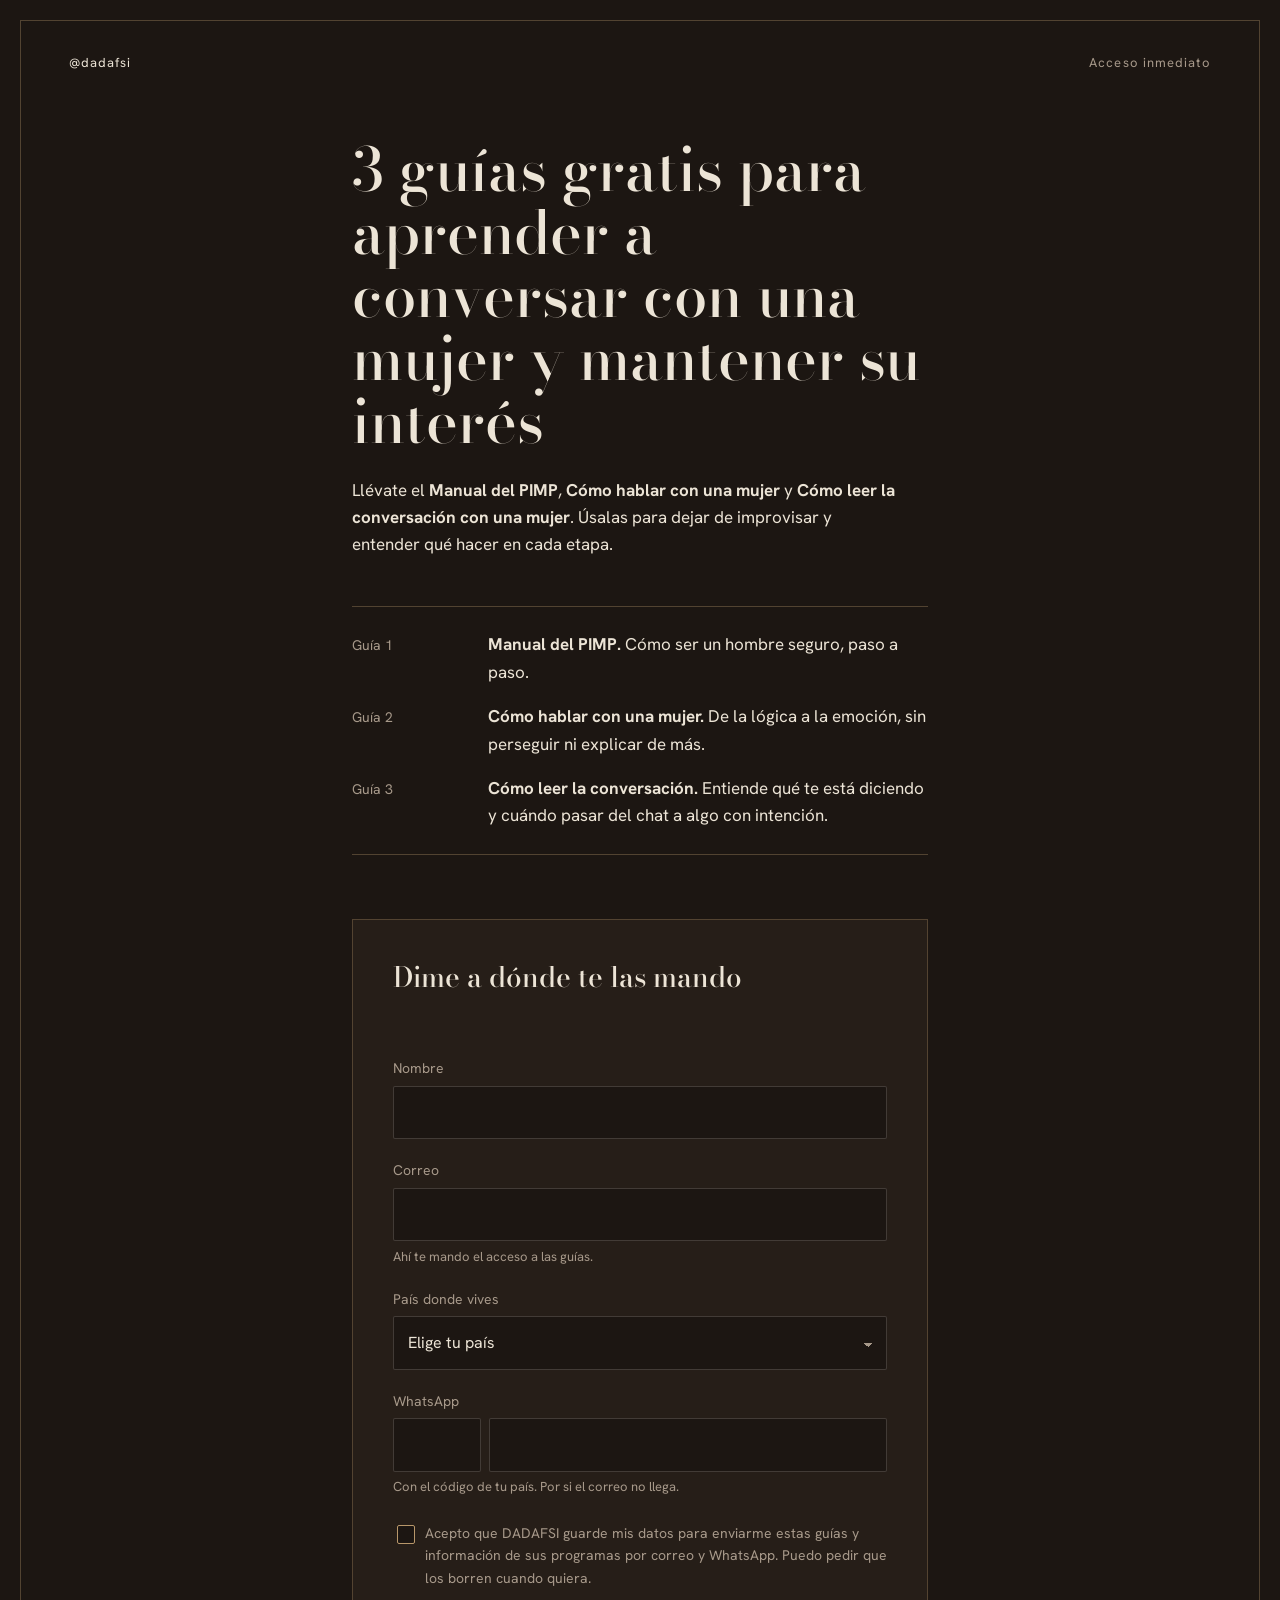
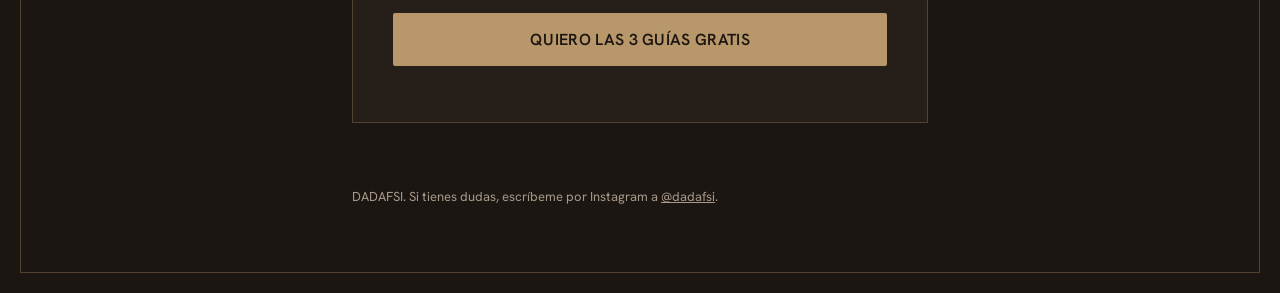
==== index.html @ 37ca2a43 "Agrega las 3 guías en PDF y las cablea en el embudo - guias/: manual-del-pimp, como-hablar-con-una-m" ====
<!doctype html>
<html lang="es">
<head>

<meta charset="utf-8">
<meta name="viewport" content="width=device-width, initial-scale=1, viewport-fit=cover">
<title>3 guías gratis para conversar con una mujer | DADAFSI</title>
<meta name="description" content="Descarga gratis el Manual del PIMP, Cómo hablar con una mujer y Cómo leer la conversación con una mujer. Acceso inmediato.">
<meta property="og:title" content="3 guías gratis para conversar con una mujer">
<meta property="og:description" content="Manual del PIMP, Cómo hablar con una mujer y Cómo leer la conversación con una mujer. Acceso inmediato.">
<meta property="og:type" content="website">
<meta name="theme-color" content="#1C1612">
<link rel="preconnect" href="https://fonts.googleapis.com">
<link rel="preconnect" href="https://fonts.gstatic.com" crossorigin>
<link href="https://fonts.googleapis.com/css2?family=Bodoni+Moda:ital,opsz,wght@0,6..96,400..600;1,6..96,400..500&family=Hanken+Grotesk:wght@400;500;600&display=swap" rel="stylesheet">
<link rel="stylesheet" href="/assets/styles.css">
<script src="/assets/config.js"></script>
</head>
<body>
<div class="marco">
  <header class="barra">
    <a href="https://instagram.com/dadafsi" rel="noopener">@dadafsi</a>
    <span>Acceso inmediato</span>
  </header>

  <main>
    <h1 class="titular">3 guías gratis para aprender a conversar con una mujer y mantener su interés</h1>
    <p class="intro">Llévate el <strong>Manual del PIMP</strong>, <strong>Cómo hablar con una mujer</strong> y <strong>Cómo leer la conversación con una mujer</strong>. Úsalas para dejar de improvisar y entender qué hacer en cada etapa.</p>

    <dl class="ficha">
      <div class="ficha__fila">
        <dt>Guía 1</dt>
        <dd><strong>Manual del PIMP.</strong> Cómo ser un hombre seguro, paso a paso.</dd>
      </div>
      <div class="ficha__fila">
        <dt>Guía 2</dt>
        <dd><strong>Cómo hablar con una mujer.</strong> De la lógica a la emoción, sin perseguir ni explicar de más.</dd>
      </div>
      <div class="ficha__fila">
        <dt>Guía 3</dt>
        <dd><strong>Cómo leer la conversación.</strong> Entiende qué te está diciendo y cuándo pasar del chat a algo con intención.</dd>
      </div>
    </dl>

    <section class="reserva" id="reserva" aria-labelledby="titulo-reserva">
      <h2 id="titulo-reserva">Dime a dónde te las mando</h2>
      <p class="cupos" id="cupos" aria-live="polite"></p>

      <form id="form" novalidate>
        <div class="campo">
          <label for="nombre">Nombre</label>
          <input id="nombre" name="nombre" type="text" autocomplete="given-name" required maxlength="80">
        </div>
        <div class="campo">
          <label for="correo">Correo</label>
          <input id="correo" name="correo" type="email" autocomplete="email" inputmode="email" required maxlength="120">
          <div class="ayuda">Ahí te mando el acceso a las guías.</div>
        </div>
        <div class="campo">
          <label for="pais">País donde vives</label>
          <select id="pais" name="pais" required></select>
        </div>
        <div class="campo">
          <label for="whatsapp">WhatsApp</label>
          <div class="tel">
            <input id="codigo" name="codigo" type="text" inputmode="tel" aria-label="Código de país" class="tel__codigo" maxlength="5">
            <input id="whatsapp" name="whatsapp" type="tel" autocomplete="tel-national" inputmode="tel" required maxlength="20">
          </div>
          <div class="ayuda">Con el código de tu país. Por si el correo no llega.</div>
        </div>

        <div class="trampa" aria-hidden="true">
          <label for="empresa">Empresa</label>
          <input id="empresa" name="empresa" type="text" tabindex="-1" autocomplete="off">
        </div>

        <label class="acepto">
          <input id="acepto" type="checkbox" required>
          <span>Acepto que DADAFSI guarde mis datos para enviarme estas guías y información de sus programas por correo y WhatsApp. Puedo pedir que los borren cuando quiera.</span>
        </label>

        <button class="boton" id="enviar" type="submit">QUIERO LAS 3 GUÍAS GRATIS</button>
        <p class="aviso" id="aviso" role="status" aria-live="polite"></p>
      </form>
    </section>
  </main>

  <footer>
    DADAFSI. Si tienes dudas, escríbeme por Instagram a <a href="https://instagram.com/dadafsi" rel="noopener">@dadafsi</a>.
  </footer>
</div>

<script>
(function () {
  var C = window.CLASE;

  var f = { tz: (Intl.DateTimeFormat().resolvedOptions().timeZone || '') };

  /* Países (ISO, nombre, indicativo) */
  var PAISES = [
    ['CO','Colombia','57'],['MX','México','52'],['US','Estados Unidos','1'],
    ['AR','Argentina','54'],['CL','Chile','56'],['PE','Perú','51'],
    ['EC','Ecuador','593'],['VE','Venezuela','58'],['ES','España','34'],
    ['GT','Guatemala','502'],['HN','Honduras','504'],['SV','El Salvador','503'],
    ['NI','Nicaragua','505'],['CR','Costa Rica','506'],['PA','Panamá','507'],
    ['DO','República Dominicana','1'],['PR','Puerto Rico','1'],['CU','Cuba','53'],
    ['BO','Bolivia','591'],['PY','Paraguay','595'],['UY','Uruguay','598'],
    ['CA','Canadá','1'],['OT','Otro país','']
  ];
  var TZ_PAIS = {
    'America/Bogota':'CO','America/Mexico_City':'MX','America/Monterrey':'MX','America/Tijuana':'MX',
    'America/Cancun':'MX','America/Merida':'MX','America/Chihuahua':'MX','America/Hermosillo':'MX',
    'America/New_York':'US','America/Chicago':'US','America/Denver':'US','America/Los_Angeles':'US',
    'America/Phoenix':'US','America/Detroit':'US','America/Anchorage':'US','Pacific/Honolulu':'US',
    'America/Argentina/Buenos_Aires':'AR','America/Buenos_Aires':'AR','America/Santiago':'CL',
    'America/Lima':'PE','America/Guayaquil':'EC','America/Caracas':'VE','Europe/Madrid':'ES',
    'America/Guatemala':'GT','America/Tegucigalpa':'HN','America/El_Salvador':'SV','America/Managua':'NI',
    'America/Costa_Rica':'CR','America/Panama':'PA','America/Santo_Domingo':'DO','America/Puerto_Rico':'PR',
    'America/Havana':'CU','America/La_Paz':'BO','America/Asuncion':'PY','America/Montevideo':'UY',
    'America/Toronto':'CA','America/Vancouver':'CA'
  };
  var sel = document.getElementById('pais');
  var cod = document.getElementById('codigo');
  var opt0 = document.createElement('option');
  opt0.value = ''; opt0.textContent = 'Elige tu país'; sel.appendChild(opt0);
  PAISES.forEach(function (p) {
    var o = document.createElement('option');
    o.value = p[0]; o.textContent = p[1]; o.dataset.cod = p[2];
    sel.appendChild(o);
  });
  function ponerCodigo() {
    var o = sel.options[sel.selectedIndex];
    cod.value = o && o.dataset.cod ? '+' + o.dataset.cod : (sel.value === 'OT' ? '+' : '');
  }
  var adivinado = TZ_PAIS[f.tz];
  if (adivinado) { sel.value = adivinado; }
  ponerCodigo();
  sel.addEventListener('change', ponerCodigo);

  /* Origen del tráfico (?src=instagram, ?src=tiktok, etc.) */
  function origen() {
    var q = new URLSearchParams(location.search);
    var src = q.get('src') || q.get('utm_source');
    if (src) return src.toLowerCase();
    var ua = navigator.userAgent || '';
    if (/Instagram/i.test(ua)) return 'instagram';
    if (/FBAN|FBAV/i.test(ua)) return 'facebook';
    if (/musical_ly|TikTok|BytedanceWebview/i.test(ua)) return 'tiktok';
    if (document.referrer) {
      try { return new URL(document.referrer).hostname.replace('www.', ''); } catch (e) {}
    }
    return 'directo';
  }

  var form = document.getElementById('form');

  /* Validación y envío */
  var aviso = document.getElementById('aviso');
  var boton = document.getElementById('enviar');

  function marcarError(input, texto) {
    var campo = input.closest('.campo') || input.closest('.acepto');
    var previo = campo.querySelector('.error');
    if (previo) previo.remove();
    if (!texto) { input.removeAttribute('aria-invalid'); return false; }
    input.setAttribute('aria-invalid', 'true');
    var e = document.createElement('div');
    e.className = 'error'; e.textContent = texto;
    campo.appendChild(e);
    return true;
  }

  function telefonoE164(codigo, numero, iso) {
    var c = String(codigo).replace(/\D/g, '');
    var n = String(numero).replace(/\D/g, '');
    if (c && n.indexOf(c) === 0 && n.length > 10) n = n.slice(c.length);
    n = n.replace(/^0+/, '');
    if (iso === 'AR' && n.length === 10) n = '9' + n;
    return c && n ? '+' + c + n : '';
  }

  form.addEventListener('submit', function (ev) {
    ev.preventDefault();
    aviso.textContent = ''; aviso.className = 'aviso';

    var nombre = document.getElementById('nombre');
    var correo = document.getElementById('correo');
    var wa = document.getElementById('whatsapp');
    var acepto = document.getElementById('acepto');

    var errores = [
      marcarError(nombre, nombre.value.trim().length < 2 ? 'Escribe tu nombre.' : ''),
      marcarError(correo, /^[^\s@]+@[^\s@]+\.[^\s@]{2,}$/.test(correo.value.trim()) ? '' : 'Revisa el correo: parece incompleto.'),
      marcarError(sel, sel.value ? '' : 'Elige el país donde vives.'),
      marcarError(wa, wa.value.replace(/\D/g, '').length >= 7 && cod.value.replace(/\D/g, '') ? '' : 'Escribe tu número de WhatsApp con el código de país.'),
      marcarError(acepto, acepto.checked ? '' : 'Marca la casilla para poder reservar.')
    ];
    if (errores.some(Boolean)) {
      var primero = form.querySelector('[aria-invalid="true"]');
      if (primero) primero.focus();
      return;
    }
    if (document.getElementById('empresa').value) return; // bot

    if (!C.SCRIPT_URL) {
      aviso.className = 'aviso aviso--error';
      aviso.textContent = 'La entrega todavía no está activa. Intenta de nuevo en unos minutos.';
      return;
    }

    var paisTxt = sel.options[sel.selectedIndex].textContent;
    var datos = {
      nombre: nombre.value.trim(),
      correo: correo.value.trim().toLowerCase(),
      pais: sel.value === 'OT' ? 'Otro' : paisTxt,
      paisCodigo: sel.value === 'OT' ? '' : sel.value,
      whatsapp: telefonoE164(cod.value, wa.value, sel.value),
      origen: origen(),
      imanplomo: C.TITULO,
      campana: window.origenLead(),
      zonaHoraria: f.tz,
      acepto: true
    };

    boton.disabled = true;
    boton.textContent = 'Enviando…';

    fetch(C.SCRIPT_URL, {
      method: 'POST',
      headers: { 'Content-Type': 'text/plain;charset=utf-8' },
      body: JSON.stringify(datos)
    })
      .then(function (r) { return r.json(); })
      .then(function (d) {
        if (!d || !d.ok) throw new Error('respuesta');
        window.recordarNombre(datos.nombre);
        // Meta: dejo datos validos. Este es el evento que optimiza la pauta.
        fbOnce('track', 'Lead', { content_name: '3_guias', value: 0, currency: 'USD' });
        location.href = '/gracias';
      })
      .catch(function () {
        boton.disabled = false;
        boton.textContent = 'QUIERO LAS 3 GUÍAS GRATIS';
        aviso.className = 'aviso aviso--error';
        aviso.textContent = 'No se pudo guardar tus datos. Revisa tu conexión y vuelve a tocar el botón.';
      });
  });
})();
</script>
</body>
</html>
---- assets/styles.css ----
/* Club privado: tabaco, marfil y latón. Bodoni para la voz, Hanken para lo práctico. */
:root {
  --tabaco: #1C1612;
  --cuero: #261E18;
  --marfil: #ECE4D6;
  --humo: #A7998A;
  --laton: #B8976A;
  --laton-claro: #D4B98C;
  --error: #E0A48A;
  --serif: 'Bodoni Moda', 'Didot', 'Bodoni 72', 'Times New Roman', serif;
  --sans: 'Hanken Grotesk', 'Helvetica Neue', Arial, sans-serif;
  --col: 36rem;
  box-sizing: border-box;
  padding-top: env(safe-area-inset-top, 0px);
  padding-bottom: env(safe-area-inset-bottom, 0px);
}
*, *::before, *::after { box-sizing: inherit; }

html { background: var(--tabaco); -webkit-text-size-adjust: 100%; }
body {
  margin: 0;
  background: var(--tabaco);
  color: var(--marfil);
  font-family: var(--sans);
  font-size: 1.0625rem;
  line-height: 1.6;
  -webkit-font-smoothing: antialiased;
}

/* Marco fino, como en los carruseles */
.marco {
  min-height: 100vh;
  margin: 0.75rem;
  border: 1px solid rgba(184, 151, 106, 0.35);
  padding: 1.5rem 1.25rem 3rem;
}
@media (min-width: 700px) {
  .marco { margin: 1.25rem; padding: 2rem 3rem 4rem; }
}

.barra {
  display: flex;
  justify-content: space-between;
  align-items: baseline;
  font-size: 0.8125rem;
  letter-spacing: 0.08em;
  color: var(--humo);
}
.barra a { color: var(--marfil); text-decoration: none; }

main { max-width: var(--col); margin: 0 auto; }

/* ---------- Hero: el mensaje que quedó en visto ---------- */
.visto { margin: 4.5rem 0 3.5rem; }
.visto__msg {
  display: inline-block;
  font-family: var(--serif);
  font-style: italic;
  font-weight: 400;
  font-size: clamp(3.25rem, 14vw, 6rem);
  line-height: 1;
  letter-spacing: -0.01em;
  color: var(--marfil);
}
.visto__estado {
  display: flex;
  align-items: center;
  gap: 0.5rem;
  margin-top: 0.9rem;
  font-size: 0.875rem;
  color: var(--humo);
  opacity: 0;
  animation: aparece 0.6s ease 1.1s forwards;
}
.visto__check { color: var(--laton); letter-spacing: -0.25em; margin-right: 0.25em; }
@keyframes aparece { to { opacity: 1; } }
@media (prefers-reduced-motion: reduce) {
  .visto__estado { animation: none; opacity: 1; }
}

h1 {
  font-family: var(--serif);
  font-weight: 500;
  font-size: clamp(2rem, 7vw, 2.75rem);
  line-height: 1.12;
  margin: 0 0 1.25rem;
}
.titular {
  font-size: clamp(2.5rem, 10vw, 3.75rem);
  line-height: 1.05;
  margin: 4rem 0 1.5rem;
}
.intro { color: var(--marfil); margin: 0 0 1rem; max-width: 34rem; }
.intro--suave { color: var(--humo); }

/* ---------- Datos de la clase ---------- */
.ficha {
  margin: 3rem 0;
  padding: 1.5rem 0;
  border-top: 1px solid rgba(184, 151, 106, 0.35);
  border-bottom: 1px solid rgba(184, 151, 106, 0.35);
  display: grid;
  gap: 1.1rem;
}
.ficha__fila { display: grid; grid-template-columns: 7.5rem 1fr; gap: 1rem; }
.ficha dt { color: var(--humo); font-size: 0.875rem; padding-top: 0.15rem; }
.ficha dd { margin: 0; }
.ficha dd small { display: block; color: var(--humo); font-size: 0.875rem; }
.ficha__fecha { font-family: var(--serif); font-size: 1.375rem; line-height: 1.3; }
@media (max-width: 420px) {
  .ficha__fila { grid-template-columns: 1fr; gap: 0.15rem; }
}

/* ---------- Protocolo (secuencia real: numerada) ---------- */
h2 {
  font-family: var(--serif);
  font-weight: 500;
  font-size: 1.75rem;
  line-height: 1.2;
  margin: 3.5rem 0 1.5rem;
}
.protocolo { list-style: none; margin: 0; padding: 0; counter-reset: paso; }
.protocolo li {
  counter-increment: paso;
  display: grid;
  grid-template-columns: 2.5rem 1fr;
  gap: 0.75rem;
  padding: 1.1rem 0;
  border-top: 1px solid rgba(236, 228, 214, 0.1);
}
.protocolo li::before {
  content: counter(paso);
  font-family: var(--serif);
  font-style: italic;
  font-size: 1.75rem;
  line-height: 1;
  color: var(--laton);
}
.protocolo strong { display: block; font-weight: 600; margin-bottom: 0.2rem; }
.protocolo span { color: var(--humo); }

/* ---------- Formulario ---------- */
.reserva {
  margin-top: 4rem;
  padding: 2rem 1.25rem;
  background: var(--cuero);
  border: 1px solid rgba(184, 151, 106, 0.3);
}
@media (min-width: 700px) { .reserva { padding: 2.5rem; } }
.reserva h2 { margin-top: 0; }
.cupos { color: var(--laton-claro); margin: -0.75rem 0 1.75rem; min-height: 1.6em; font-size: 0.9375rem; }

.campo { margin-bottom: 1.25rem; }
.campo label { display: block; font-size: 0.875rem; color: var(--humo); margin-bottom: 0.4rem; }
input, select {
  width: 100%;
  font: inherit;
  font-size: 1rem;
  color: var(--marfil);
  background: var(--tabaco);
  border: 1px solid rgba(236, 228, 214, 0.18);
  border-radius: 2px;
  padding: 0.8rem 0.9rem;
  appearance: none;
  -webkit-appearance: none;
}
select {
  background-image: linear-gradient(45deg, transparent 50%, var(--humo) 50%),
                    linear-gradient(135deg, var(--humo) 50%, transparent 50%);
  background-position: calc(100% - 1.1rem) 55%, calc(100% - 0.8rem) 55%;
  background-size: 0.3rem 0.3rem;
  background-repeat: no-repeat;
  padding-right: 2.25rem;
}
input::placeholder { color: rgba(167, 153, 138, 0.6); }
input:focus, select:focus, button:focus-visible, a:focus-visible {
  outline: 2px solid var(--laton-claro);
  outline-offset: 2px;
}
.tel { display: grid; grid-template-columns: 5.5rem 1fr; gap: 0.5rem; }
.tel__codigo {
  display: flex; align-items: center; justify-content: center;
  border: 1px solid rgba(236, 228, 214, 0.18);
  background: var(--tabaco);
  color: var(--humo);
  font-size: 1rem;
}
.ayuda { font-size: 0.8125rem; color: var(--humo); margin-top: 0.35rem; }

.acepto {
  display: grid;
  grid-template-columns: 1.25rem 1fr;
  gap: 0.75rem;
  font-size: 0.875rem;
  color: var(--humo);
  margin: 1.5rem 0;
  cursor: pointer;
}
.acepto input {
  width: 1.15rem; height: 1.15rem; padding: 0; margin-top: 0.2rem;
  border-color: var(--laton);
}
.acepto input:checked {
  background: var(--laton);
  box-shadow: inset 0 0 0 3px var(--tabaco);
}

.trampa { position: absolute; left: -9999px; width: 1px; height: 1px; overflow: hidden; }

.boton {
  display: inline-block;
  width: 100%;
  font-family: var(--sans);
  font-size: 1rem;
  font-weight: 600;
  letter-spacing: 0.02em;
  color: var(--tabaco);
  background: var(--laton);
  border: 0;
  border-radius: 2px;
  padding: 1rem 1.5rem;
  cursor: pointer;
  text-align: center;
  text-decoration: none;
  transition: background 0.2s ease;
}
.boton:hover { background: var(--laton-claro); }
.boton[disabled] { opacity: 0.6; cursor: progress; }
.boton--linea {
  background: transparent;
  color: var(--marfil);
  border: 1px solid rgba(184, 151, 106, 0.6);
  font-weight: 500;
}
.boton--linea:hover { background: rgba(184, 151, 106, 0.12); }

.error { color: var(--error); font-size: 0.875rem; margin-top: 0.4rem; }
.aviso { font-size: 0.875rem; color: var(--humo); margin: 1rem 0 0; }
.aviso--error { color: var(--error); }

.agotado { font-family: var(--serif); font-size: 1.5rem; line-height: 1.3; }

footer {
  max-width: var(--col);
  margin: 4rem auto 0;
  font-size: 0.8125rem;
  color: var(--humo);
}
footer a { color: var(--humo); }

/* ---------- Página de gracias ---------- */
.botones { display: grid; gap: 0.75rem; margin: 2rem 0; }
@media (min-width: 560px) { .botones { grid-template-columns: 1fr 1fr; } }
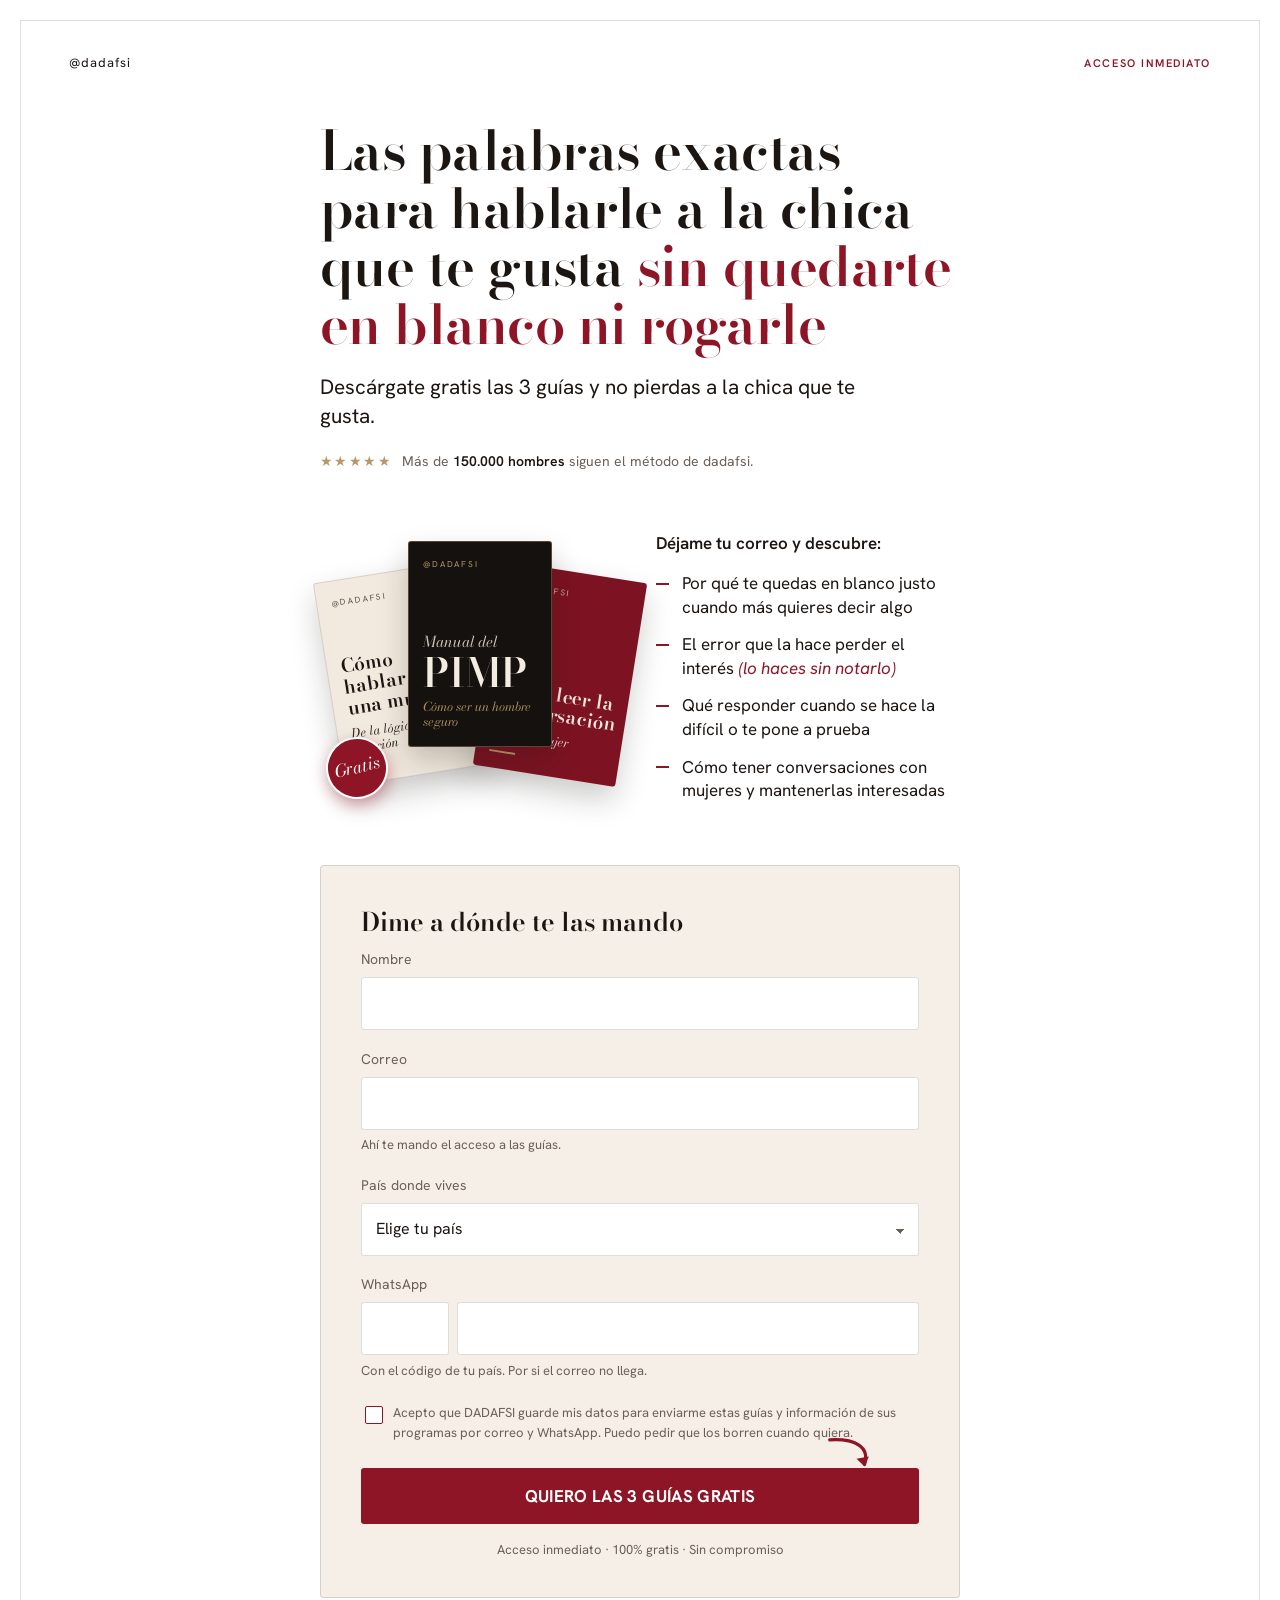
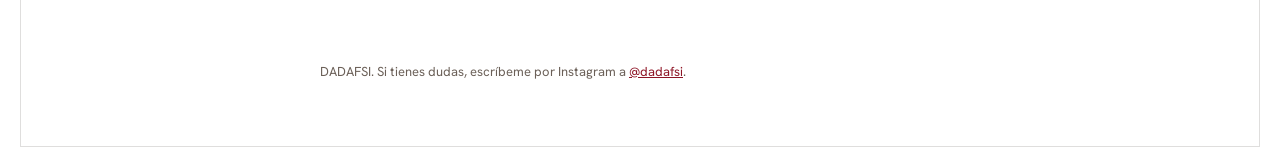
==== commit 274e5407: "Rediseña la squeeze page: fondo claro, nuevo titular, portadas y viñetas - styles.css: tema claro (f" ====
--- a/index.html
+++ b/index.html
@@ -4,15 +4,15 @@
 
 <meta charset="utf-8">
 <meta name="viewport" content="width=device-width, initial-scale=1, viewport-fit=cover">
-<title>3 guías gratis para conversar con una mujer | DADAFSI</title>
-<meta name="description" content="Descarga gratis el Manual del PIMP, Cómo hablar con una mujer y Cómo leer la conversación con una mujer. Acceso inmediato.">
-<meta property="og:title" content="3 guías gratis para conversar con una mujer">
-<meta property="og:description" content="Manual del PIMP, Cómo hablar con una mujer y Cómo leer la conversación con una mujer. Acceso inmediato.">
+<title>3 guías gratis para hablarle a la chica que te gusta | DADAFSI</title>
+<meta name="description" content="Descarga gratis las 3 guías de dadafsi y aprende las palabras exactas para hablarle a la chica que te gusta sin quedarte en blanco ni rogarle.">
+<meta property="og:title" content="Las palabras exactas para hablarle a la chica que te gusta">
+<meta property="og:description" content="Descárgate gratis las 3 guías y no pierdas a la chica que te gusta.">
 <meta property="og:type" content="website">
-<meta name="theme-color" content="#1C1612">
+<meta name="theme-color" content="#FFFFFF">
 <link rel="preconnect" href="https://fonts.googleapis.com">
 <link rel="preconnect" href="https://fonts.gstatic.com" crossorigin>
-<link href="https://fonts.googleapis.com/css2?family=Bodoni+Moda:ital,opsz,wght@0,6..96,400..600;1,6..96,400..500&family=Hanken+Grotesk:wght@400;500;600&display=swap" rel="stylesheet">
+<link href="https://fonts.googleapis.com/css2?family=Bodoni+Moda:ital,opsz,wght@0,6..96,400..600;1,6..96,400..500&family=Hanken+Grotesk:wght@400;500;600;700&display=swap" rel="stylesheet">
 <link rel="stylesheet" href="/assets/styles.css">
 <script src="/assets/config.js"></script>
 </head>
@@ -24,27 +24,46 @@
   </header>
 
   <main>
-    <h1 class="titular">3 guías gratis para aprender a conversar con una mujer y mantener su interés</h1>
-    <p class="intro">Llévate el <strong>Manual del PIMP</strong>, <strong>Cómo hablar con una mujer</strong> y <strong>Cómo leer la conversación con una mujer</strong>. Úsalas para dejar de improvisar y entender qué hacer en cada etapa.</p>
-
-    <dl class="ficha">
-      <div class="ficha__fila">
-        <dt>Guía 1</dt>
-        <dd><strong>Manual del PIMP.</strong> Cómo ser un hombre seguro, paso a paso.</dd>
+    <h1 class="titular">Las palabras exactas para hablarle a la chica que te gusta <span class="g">sin quedarte en blanco ni rogarle</span></h1>
+    <p class="intro">Descárgate gratis las 3 guías y no pierdas a la chica que te gusta.</p>
+    <p class="prueba"><span class="estrellas">★★★★★</span> Más de <b>150.000 hombres</b> siguen el método de dadafsi.</p>
+
+    <div class="oferta">
+      <div class="covers" aria-hidden="true">
+        <div class="cover cover--left">
+          <span class="cover__br">@dadafsi</span>
+          <span class="cover__t">Cómo hablar con una mujer</span>
+          <span class="cover__s">De la lógica a la emoción</span>
+          <span class="cover__rule"></span>
+        </div>
+        <div class="cover cover--right">
+          <span class="cover__br">@dadafsi</span>
+          <span class="cover__t">Cómo leer la conversación</span>
+          <span class="cover__s">con una mujer</span>
+          <span class="cover__rule"></span>
+        </div>
+        <div class="cover cover--main">
+          <span class="cover__br">@dadafsi</span>
+          <span class="cover__kick">Manual del</span>
+          <span class="cover__big">PIMP</span>
+          <span class="cover__s">Cómo ser un hombre seguro</span>
+        </div>
+        <span class="sello">Gratis</span>
       </div>
-      <div class="ficha__fila">
-        <dt>Guía 2</dt>
-        <dd><strong>Cómo hablar con una mujer.</strong> De la lógica a la emoción, sin perseguir ni explicar de más.</dd>
+
+      <div class="promesa">
+        <p class="promesa__intro">Déjame tu correo y descubre:</p>
+        <ul class="bullets">
+          <li>Por qué te quedas en blanco justo cuando más quieres decir algo</li>
+          <li>El error que la hace perder el interés <em>(lo haces sin notarlo)</em></li>
+          <li>Qué responder cuando se hace la difícil o te pone a prueba</li>
+          <li>Cómo tener conversaciones con mujeres y mantenerlas interesadas</li>
+        </ul>
       </div>
-      <div class="ficha__fila">
-        <dt>Guía 3</dt>
-        <dd><strong>Cómo leer la conversación.</strong> Entiende qué te está diciendo y cuándo pasar del chat a algo con intención.</dd>
-      </div>
-    </dl>
+    </div>
 
     <section class="reserva" id="reserva" aria-labelledby="titulo-reserva">
       <h2 id="titulo-reserva">Dime a dónde te las mando</h2>
-      <p class="cupos" id="cupos" aria-live="polite"></p>
 
       <form id="form" novalidate>
         <div class="campo">
@@ -79,8 +98,15 @@
           <span>Acepto que DADAFSI guarde mis datos para enviarme estas guías y información de sus programas por correo y WhatsApp. Puedo pedir que los borren cuando quiera.</span>
         </label>
 
-        <button class="boton" id="enviar" type="submit">QUIERO LAS 3 GUÍAS GRATIS</button>
+        <div class="cta-wrap">
+          <svg class="flecha" viewBox="0 0 80 56" fill="none" aria-hidden="true">
+            <path d="M12 7 C 46 5, 68 16, 60 41" stroke="#8E1526" stroke-width="4.5" fill="none" stroke-linecap="round"/>
+            <path d="M60 44 L 49 33 L 66 30 Z" fill="#8E1526"/>
+          </svg>
+          <button class="boton" id="enviar" type="submit">QUIERO LAS 3 GUÍAS GRATIS</button>
+        </div>
         <p class="aviso" id="aviso" role="status" aria-live="polite"></p>
+        <p class="cierre">Acceso inmediato · 100% gratis · Sin compromiso</p>
       </form>
     </section>
   </main>
--- a/assets/styles.css
+++ b/assets/styles.css
@@ -1,42 +1,41 @@
-/* Club privado: tabaco, marfil y latón. Bodoni para la voz, Hanken para lo práctico. */
+/* Squeeze page dadafsi — fondo claro, tinta oscura. Bodoni para la voz, Hanken para lo práctico. */
 :root {
-  --tabaco: #1C1612;
-  --cuero: #261E18;
-  --marfil: #ECE4D6;
-  --humo: #A7998A;
-  --laton: #B8976A;
-  --laton-claro: #D4B98C;
-  --error: #E0A48A;
+  --papel: #FFFFFF;
+  --papel2: #F5EFE8;      /* cajas / secciones, blanco cálido */
+  --tinta: #1C1612;       /* texto, casi negro */
+  --tinta2: #6B6058;      /* texto suave */
+  --linea: rgba(28, 22, 18, 0.14);
+  --acc: #8E1526;         /* claret dadafsi */
+  --acc-d: #6F1019;       /* claret oscuro (hover) */
+  --oro: #B8976A;
+  --error: #A8321F;
   --serif: 'Bodoni Moda', 'Didot', 'Bodoni 72', 'Times New Roman', serif;
   --sans: 'Hanken Grotesk', 'Helvetica Neue', Arial, sans-serif;
-  --col: 36rem;
+  --col: 40rem;
   box-sizing: border-box;
   padding-top: env(safe-area-inset-top, 0px);
   padding-bottom: env(safe-area-inset-bottom, 0px);
 }
 *, *::before, *::after { box-sizing: inherit; }
 
-html { background: var(--tabaco); -webkit-text-size-adjust: 100%; }
+html { background: var(--papel); -webkit-text-size-adjust: 100%; }
 body {
   margin: 0;
-  background: var(--tabaco);
-  color: var(--marfil);
+  background: var(--papel);
+  color: var(--tinta);
   font-family: var(--sans);
   font-size: 1.0625rem;
   line-height: 1.6;
   -webkit-font-smoothing: antialiased;
 }
 
-/* Marco fino, como en los carruseles */
 .marco {
   min-height: 100vh;
   margin: 0.75rem;
-  border: 1px solid rgba(184, 151, 106, 0.35);
+  border: 1px solid var(--linea);
   padding: 1.5rem 1.25rem 3rem;
 }
-@media (min-width: 700px) {
-  .marco { margin: 1.25rem; padding: 2rem 3rem 4rem; }
-}
+@media (min-width: 700px) { .marco { margin: 1.25rem; padding: 2rem 3rem 4rem; } }
 
 .barra {
   display: flex;
@@ -44,210 +43,182 @@
   align-items: baseline;
   font-size: 0.8125rem;
   letter-spacing: 0.08em;
-  color: var(--humo);
-}
-.barra a { color: var(--marfil); text-decoration: none; }
+  color: var(--tinta2);
+}
+.barra a { color: var(--tinta); text-decoration: none; }
+.barra span { color: var(--acc); font-weight: 600; letter-spacing: 0.14em; text-transform: uppercase; font-size: 0.6875rem; }
 
 main { max-width: var(--col); margin: 0 auto; }
 
-/* ---------- Hero: el mensaje que quedó en visto ---------- */
-.visto { margin: 4.5rem 0 3.5rem; }
-.visto__msg {
-  display: inline-block;
+/* ---------- Titular ---------- */
+.titular {
   font-family: var(--serif);
-  font-style: italic;
-  font-weight: 400;
-  font-size: clamp(3.25rem, 14vw, 6rem);
-  line-height: 1;
+  font-weight: 600;
+  font-size: clamp(2.1rem, 7.4vw, 3.4rem);
+  line-height: 1.07;
   letter-spacing: -0.01em;
-  color: var(--marfil);
-}
-.visto__estado {
-  display: flex;
+  margin: 3rem 0 1.1rem;
+}
+.titular .g { color: var(--acc); }
+.intro {
+  color: var(--tinta);
+  font-size: clamp(1.1rem, 3.4vw, 1.3rem);
+  line-height: 1.4;
+  margin: 0 0 1.25rem;
+  max-width: 34rem;
+}
+.prueba {
+  display: block;
+  font-size: 0.875rem; color: var(--tinta2);
+  margin: 0 0 0.5rem;
+}
+.prueba b { color: var(--tinta); font-weight: 600; }
+.prueba .estrellas { color: var(--oro); letter-spacing: 0.1em; margin-right: 0.4rem; white-space: nowrap; }
+
+h1 { font-family: var(--serif); font-weight: 600; font-size: clamp(2rem, 7vw, 2.75rem); line-height: 1.1; margin: 0 0 1.25rem; }
+
+/* ---------- Oferta: portadas + promesa ---------- */
+.oferta {
+  display: grid;
+  gap: 1.5rem;
   align-items: center;
-  gap: 0.5rem;
-  margin-top: 0.9rem;
-  font-size: 0.875rem;
-  color: var(--humo);
-  opacity: 0;
-  animation: aparece 0.6s ease 1.1s forwards;
-}
-.visto__check { color: var(--laton); letter-spacing: -0.25em; margin-right: 0.25em; }
-@keyframes aparece { to { opacity: 1; } }
-@media (prefers-reduced-motion: reduce) {
-  .visto__estado { animation: none; opacity: 1; }
-}
-
-h1 {
-  font-family: var(--serif);
-  font-weight: 500;
-  font-size: clamp(2rem, 7vw, 2.75rem);
-  line-height: 1.12;
-  margin: 0 0 1.25rem;
-}
-.titular {
-  font-size: clamp(2.5rem, 10vw, 3.75rem);
-  line-height: 1.05;
-  margin: 4rem 0 1.5rem;
-}
-.intro { color: var(--marfil); margin: 0 0 1rem; max-width: 34rem; }
-.intro--suave { color: var(--humo); }
-
-/* ---------- Datos de la clase ---------- */
-.ficha {
-  margin: 3rem 0;
-  padding: 1.5rem 0;
-  border-top: 1px solid rgba(184, 151, 106, 0.35);
-  border-bottom: 1px solid rgba(184, 151, 106, 0.35);
-  display: grid;
-  gap: 1.1rem;
-}
-.ficha__fila { display: grid; grid-template-columns: 7.5rem 1fr; gap: 1rem; }
-.ficha dt { color: var(--humo); font-size: 0.875rem; padding-top: 0.15rem; }
-.ficha dd { margin: 0; }
-.ficha dd small { display: block; color: var(--humo); font-size: 0.875rem; }
-.ficha__fecha { font-family: var(--serif); font-size: 1.375rem; line-height: 1.3; }
-@media (max-width: 420px) {
-  .ficha__fila { grid-template-columns: 1fr; gap: 0.15rem; }
-}
-
-/* ---------- Protocolo (secuencia real: numerada) ---------- */
-h2 {
-  font-family: var(--serif);
-  font-weight: 500;
-  font-size: 1.75rem;
-  line-height: 1.2;
-  margin: 3.5rem 0 1.5rem;
-}
-.protocolo { list-style: none; margin: 0; padding: 0; counter-reset: paso; }
-.protocolo li {
-  counter-increment: paso;
-  display: grid;
-  grid-template-columns: 2.5rem 1fr;
-  gap: 0.75rem;
-  padding: 1.1rem 0;
-  border-top: 1px solid rgba(236, 228, 214, 0.1);
-}
-.protocolo li::before {
-  content: counter(paso);
-  font-family: var(--serif);
-  font-style: italic;
-  font-size: 1.75rem;
-  line-height: 1;
-  color: var(--laton);
-}
-.protocolo strong { display: block; font-weight: 600; margin-bottom: 0.2rem; }
-.protocolo span { color: var(--humo); }
+  margin: 2.25rem 0 2.5rem;
+}
+@media (min-width: 680px) { .oferta { grid-template-columns: 300px 1fr; gap: 2.25rem; } }
+
+.covers { position: relative; width: min(320px, 84vw); height: 300px; margin: 0.5rem auto; }
+.cover {
+  position: absolute;
+  width: 144px; height: 206px;
+  border-radius: 3px;
+  padding: 16px 14px;
+  display: flex; flex-direction: column;
+  box-shadow: 0 14px 30px rgba(28, 22, 18, 0.22);
+  overflow: hidden;
+}
+.cover__br { font-size: 8.5px; letter-spacing: 0.22em; text-transform: uppercase; opacity: 0.7; }
+.cover__kick { font-family: var(--serif); font-style: italic; font-size: 15px; margin-top: auto; }
+.cover__big { font-family: var(--serif); font-weight: 600; font-size: 40px; line-height: 0.95; letter-spacing: 0.01em; }
+.cover__t { font-family: var(--serif); font-weight: 600; font-size: 19px; line-height: 1.1; margin-top: auto; }
+.cover__s { font-family: var(--serif); font-style: italic; font-size: 12.5px; line-height: 1.25; margin-top: 7px; opacity: 0.92; }
+.cover__rule { width: 26px; height: 2px; margin: 9px 0 0; }
+
+.cover--left  { left: 8px;  top: 54px; transform: rotate(-9deg);  z-index: 1;
+  background: #F2EADF; color: var(--tinta); border: 1px solid rgba(28,22,18,.12); }
+.cover--right { right: 8px; top: 54px; transform: rotate(9deg);   z-index: 1;
+  background: #7D1322; color: #F3E6DD; }
+.cover--left .cover__rule  { background: var(--acc); }
+.cover--right .cover__rule { background: var(--oro); }
+.cover--main {
+  left: 50%; margin-left: -72px; top: 24px; z-index: 3;
+  background: #15110E; color: #E9DFD2;
+  border: 1px solid rgba(184,151,106,.4);
+}
+.cover--main .cover__br { color: var(--oro); opacity: 1; }
+.cover--main .cover__kick { color: #CFC3B4; }
+.cover--main .cover__big { color: #F3ECE0; }
+.cover--main .cover__s { color: var(--oro); }
+.cover__emblema { font-family: var(--serif); font-size: 13px; color: var(--oro); border: 1px solid var(--oro); width: 22px; height: 22px; display:flex; align-items:center; justify-content:center; border-radius:50%; }
+
+.sello {
+  position: absolute; left: 6px; bottom: 18px; z-index: 5;
+  width: 62px; height: 62px; border-radius: 50%;
+  background: var(--acc); color: #fff;
+  display: flex; align-items: center; justify-content: center;
+  font-family: var(--serif); font-style: italic; font-size: 17px;
+  transform: rotate(-13deg);
+  box-shadow: 0 6px 16px rgba(142,21,38,.4);
+  border: 2px solid #fff;
+}
+
+.promesa__intro { font-weight: 600; font-size: 1.0625rem; margin: 0 0 0.9rem; }
+.bullets { list-style: none; margin: 0; padding: 0; display: grid; gap: 0.85rem; }
+.bullets li {
+  position: relative; padding-left: 1.6rem; line-height: 1.4;
+}
+.bullets li::before {
+  content: ""; position: absolute; left: 0; top: 0.62em;
+  width: 0.8rem; height: 2px; background: var(--acc);
+}
+.bullets em { color: var(--acc); font-style: italic; }
 
 /* ---------- Formulario ---------- */
 .reserva {
-  margin-top: 4rem;
-  padding: 2rem 1.25rem;
-  background: var(--cuero);
-  border: 1px solid rgba(184, 151, 106, 0.3);
-}
-@media (min-width: 700px) { .reserva { padding: 2.5rem; } }
-.reserva h2 { margin-top: 0; }
-.cupos { color: var(--laton-claro); margin: -0.75rem 0 1.75rem; min-height: 1.6em; font-size: 0.9375rem; }
-
-.campo { margin-bottom: 1.25rem; }
-.campo label { display: block; font-size: 0.875rem; color: var(--humo); margin-bottom: 0.4rem; }
+  margin-top: 2.5rem;
+  padding: 1.75rem 1.25rem 2rem;
+  background: var(--papel2);
+  border: 1px solid var(--linea);
+  border-radius: 4px;
+}
+@media (min-width: 700px) { .reserva { padding: 2.25rem 2.5rem; } }
+.reserva h2 { font-family: var(--serif); font-weight: 600; font-size: 1.6rem; margin: 0 0 0.35rem; }
+.cupos { color: var(--acc); margin: 0 0 1.4rem; min-height: 1.2em; font-size: 0.9375rem; font-weight: 600; }
+
+.campo { margin-bottom: 1.1rem; }
+.campo label { display: block; font-size: 0.875rem; color: var(--tinta2); margin-bottom: 0.4rem; }
 input, select {
-  width: 100%;
-  font: inherit;
-  font-size: 1rem;
-  color: var(--marfil);
-  background: var(--tabaco);
-  border: 1px solid rgba(236, 228, 214, 0.18);
-  border-radius: 2px;
-  padding: 0.8rem 0.9rem;
-  appearance: none;
-  -webkit-appearance: none;
+  width: 100%; font: inherit; font-size: 1rem;
+  color: var(--tinta); background: #fff;
+  border: 1px solid var(--linea); border-radius: 3px;
+  padding: 0.8rem 0.9rem; appearance: none; -webkit-appearance: none;
 }
 select {
-  background-image: linear-gradient(45deg, transparent 50%, var(--humo) 50%),
-                    linear-gradient(135deg, var(--humo) 50%, transparent 50%);
+  background-image: linear-gradient(45deg, transparent 50%, var(--tinta2) 50%),
+                    linear-gradient(135deg, var(--tinta2) 50%, transparent 50%);
   background-position: calc(100% - 1.1rem) 55%, calc(100% - 0.8rem) 55%;
-  background-size: 0.3rem 0.3rem;
-  background-repeat: no-repeat;
-  padding-right: 2.25rem;
-}
-input::placeholder { color: rgba(167, 153, 138, 0.6); }
-input:focus, select:focus, button:focus-visible, a:focus-visible {
-  outline: 2px solid var(--laton-claro);
-  outline-offset: 2px;
-}
+  background-size: 0.3rem 0.3rem; background-repeat: no-repeat; padding-right: 2.25rem;
+}
+input::placeholder { color: rgba(107, 96, 88, 0.55); }
+input:focus, select:focus, button:focus-visible, a:focus-visible { outline: 2px solid var(--acc); outline-offset: 2px; }
 .tel { display: grid; grid-template-columns: 5.5rem 1fr; gap: 0.5rem; }
 .tel__codigo {
   display: flex; align-items: center; justify-content: center;
-  border: 1px solid rgba(236, 228, 214, 0.18);
-  background: var(--tabaco);
-  color: var(--humo);
-  font-size: 1rem;
-}
-.ayuda { font-size: 0.8125rem; color: var(--humo); margin-top: 0.35rem; }
+  border: 1px solid var(--linea); background: #fff; color: var(--tinta2); font-size: 1rem;
+}
+.ayuda { font-size: 0.8125rem; color: var(--tinta2); margin-top: 0.35rem; }
 
 .acepto {
-  display: grid;
-  grid-template-columns: 1.25rem 1fr;
-  gap: 0.75rem;
-  font-size: 0.875rem;
-  color: var(--humo);
-  margin: 1.5rem 0;
-  cursor: pointer;
-}
-.acepto input {
-  width: 1.15rem; height: 1.15rem; padding: 0; margin-top: 0.2rem;
-  border-color: var(--laton);
-}
-.acepto input:checked {
-  background: var(--laton);
-  box-shadow: inset 0 0 0 3px var(--tabaco);
-}
+  display: grid; grid-template-columns: 1.25rem 1fr; gap: 0.75rem;
+  font-size: 0.8125rem; color: var(--tinta2); margin: 1.3rem 0; cursor: pointer;
+}
+.acepto input { width: 1.15rem; height: 1.15rem; padding: 0; margin-top: 0.2rem; border: 1px solid var(--acc); border-radius: 2px; }
+.acepto input:checked { background: var(--acc); box-shadow: inset 0 0 0 3px #fff; }
 
 .trampa { position: absolute; left: -9999px; width: 1px; height: 1px; overflow: hidden; }
 
+/* Flecha que apunta al botón */
+.cta-wrap { position: relative; margin-top: 1.5rem; }
+.flecha { position: absolute; right: 14px; top: -34px; width: 58px; height: 42px; pointer-events: none; }
+@media (min-width: 560px) { .flecha { right: 40px; } }
+
 .boton {
-  display: inline-block;
-  width: 100%;
-  font-family: var(--sans);
-  font-size: 1rem;
-  font-weight: 600;
-  letter-spacing: 0.02em;
-  color: var(--tabaco);
-  background: var(--laton);
-  border: 0;
-  border-radius: 2px;
-  padding: 1rem 1.5rem;
-  cursor: pointer;
-  text-align: center;
-  text-decoration: none;
+  display: block; width: 100%;
+  font-family: var(--sans); font-size: 1.0625rem; font-weight: 700; letter-spacing: 0.02em;
+  color: #fff; background: var(--acc); border: 0; border-radius: 3px;
+  padding: 1.05rem 1.5rem; cursor: pointer; text-align: center; text-decoration: none;
   transition: background 0.2s ease;
 }
-.boton:hover { background: var(--laton-claro); }
+.boton:hover { background: var(--acc-d); }
 .boton[disabled] { opacity: 0.6; cursor: progress; }
-.boton--linea {
-  background: transparent;
-  color: var(--marfil);
-  border: 1px solid rgba(184, 151, 106, 0.6);
-  font-weight: 500;
-}
-.boton--linea:hover { background: rgba(184, 151, 106, 0.12); }
+.boton--linea { background: transparent; color: var(--acc); border: 1px solid var(--acc); font-weight: 600; }
+.boton--linea:hover { background: rgba(142, 21, 38, 0.07); }
+
+.cierre { text-align: center; font-size: 0.8125rem; color: var(--tinta2); margin: 1rem 0 0; }
 
 .error { color: var(--error); font-size: 0.875rem; margin-top: 0.4rem; }
-.aviso { font-size: 0.875rem; color: var(--humo); margin: 1rem 0 0; }
+.aviso { font-size: 0.875rem; color: var(--tinta2); margin: 1rem 0 0; }
 .aviso--error { color: var(--error); }
 
-.agotado { font-family: var(--serif); font-size: 1.5rem; line-height: 1.3; }
-
-footer {
-  max-width: var(--col);
-  margin: 4rem auto 0;
-  font-size: 0.8125rem;
-  color: var(--humo);
-}
-footer a { color: var(--humo); }
-
 /* ---------- Página de gracias ---------- */
+.visto { margin: 3.5rem 0 2.5rem; }
+.visto__msg {
+  display: inline-block; font-family: var(--serif); font-style: italic; font-weight: 500;
+  font-size: clamp(3.25rem, 14vw, 6rem); line-height: 1; letter-spacing: -0.01em; color: var(--tinta);
+}
+.visto__estado { display: flex; align-items: center; gap: 0.5rem; margin-top: 0.9rem; font-size: 0.875rem; color: var(--tinta2); }
+.visto__check { color: var(--acc); letter-spacing: -0.25em; margin-right: 0.25em; }
 .botones { display: grid; gap: 0.75rem; margin: 2rem 0; }
 @media (min-width: 560px) { .botones { grid-template-columns: 1fr 1fr; } }
+
+footer { max-width: var(--col); margin: 4rem auto 0; font-size: 0.8125rem; color: var(--tinta2); }
+footer a { color: var(--acc); }
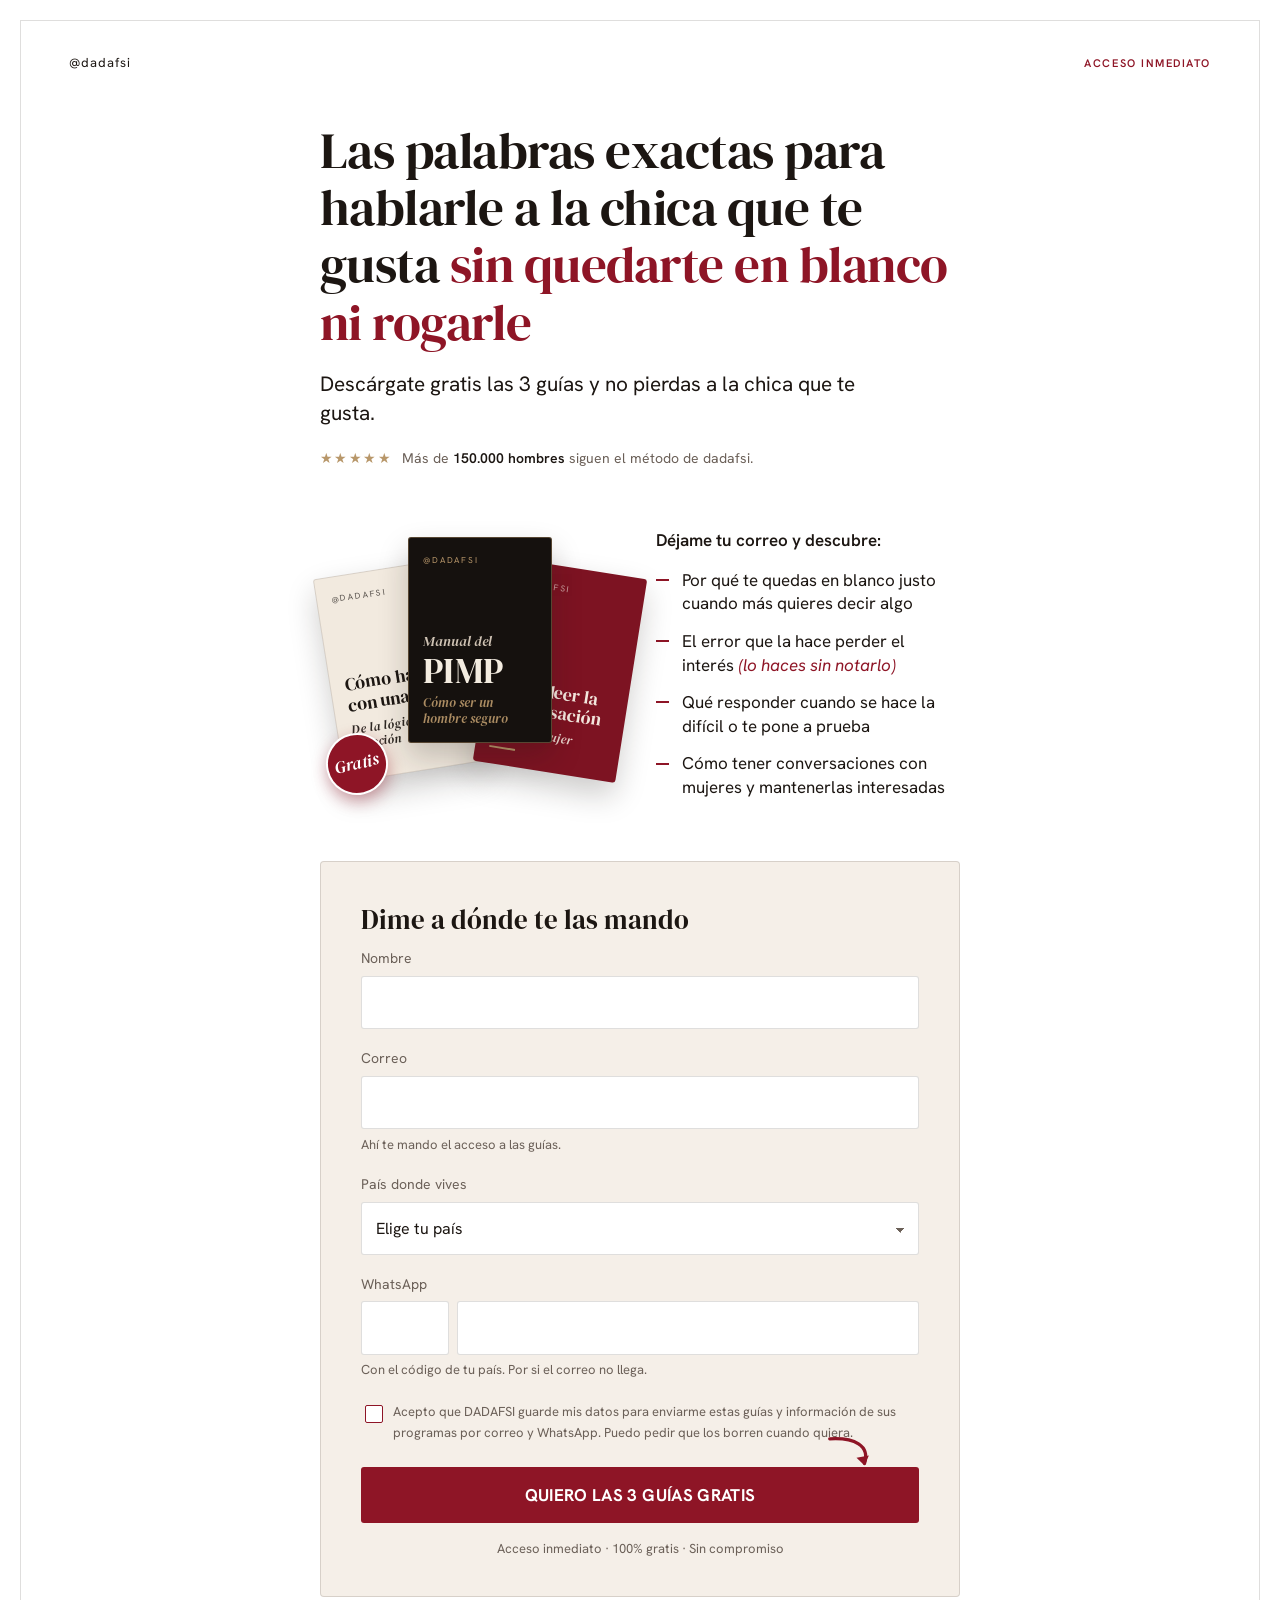
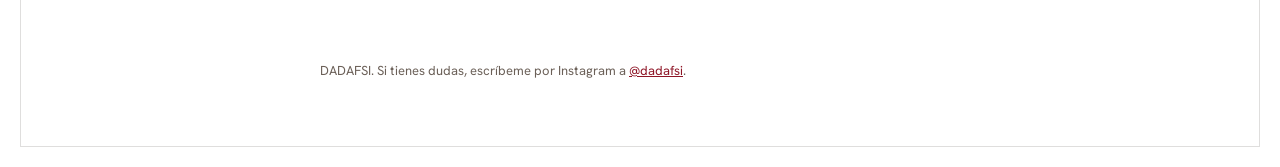
==== commit d3b7ba0f: "Cambia la fuente serif a DM Serif Display (más legible que Bodoni) La 't' de Bodoni se confundía con" ====
--- a/index.html
+++ b/index.html
@@ -12,7 +12,7 @@
 <meta name="theme-color" content="#FFFFFF">
 <link rel="preconnect" href="https://fonts.googleapis.com">
 <link rel="preconnect" href="https://fonts.gstatic.com" crossorigin>
-<link href="https://fonts.googleapis.com/css2?family=Bodoni+Moda:ital,opsz,wght@0,6..96,400..600;1,6..96,400..500&family=Hanken+Grotesk:wght@400;500;600;700&display=swap" rel="stylesheet">
+<link href="https://fonts.googleapis.com/css2?family=DM+Serif+Display:ital@0;1&family=Hanken+Grotesk:wght@400;500;600;700&display=swap" rel="stylesheet">
 <link rel="stylesheet" href="/assets/styles.css">
 <script src="/assets/config.js"></script>
 </head>
--- a/assets/styles.css
+++ b/assets/styles.css
@@ -9,7 +9,7 @@
   --acc-d: #6F1019;       /* claret oscuro (hover) */
   --oro: #B8976A;
   --error: #A8321F;
-  --serif: 'Bodoni Moda', 'Didot', 'Bodoni 72', 'Times New Roman', serif;
+  --serif: 'DM Serif Display', 'Georgia', 'Times New Roman', serif;
   --sans: 'Hanken Grotesk', 'Helvetica Neue', Arial, sans-serif;
   --col: 40rem;
   box-sizing: border-box;
@@ -53,9 +53,9 @@
 /* ---------- Titular ---------- */
 .titular {
   font-family: var(--serif);
-  font-weight: 600;
-  font-size: clamp(2.1rem, 7.4vw, 3.4rem);
-  line-height: 1.07;
+  font-weight: 400;
+  font-size: clamp(2rem, 7vw, 3.2rem);
+  line-height: 1.12;
   letter-spacing: -0.01em;
   margin: 3rem 0 1.1rem;
 }
@@ -75,7 +75,7 @@
 .prueba b { color: var(--tinta); font-weight: 600; }
 .prueba .estrellas { color: var(--oro); letter-spacing: 0.1em; margin-right: 0.4rem; white-space: nowrap; }
 
-h1 { font-family: var(--serif); font-weight: 600; font-size: clamp(2rem, 7vw, 2.75rem); line-height: 1.1; margin: 0 0 1.25rem; }
+h1 { font-family: var(--serif); font-weight: 400; font-size: clamp(2rem, 7vw, 2.75rem); line-height: 1.12; margin: 0 0 1.25rem; }
 
 /* ---------- Oferta: portadas + promesa ---------- */
 .oferta {
@@ -97,9 +97,9 @@
   overflow: hidden;
 }
 .cover__br { font-size: 8.5px; letter-spacing: 0.22em; text-transform: uppercase; opacity: 0.7; }
-.cover__kick { font-family: var(--serif); font-style: italic; font-size: 15px; margin-top: auto; }
-.cover__big { font-family: var(--serif); font-weight: 600; font-size: 40px; line-height: 0.95; letter-spacing: 0.01em; }
-.cover__t { font-family: var(--serif); font-weight: 600; font-size: 19px; line-height: 1.1; margin-top: auto; }
+.cover__kick { font-family: var(--serif); font-style: italic; font-size: 14px; margin-top: auto; }
+.cover__big { font-family: var(--serif); font-weight: 400; font-size: 36px; line-height: 0.98; letter-spacing: 0.01em; }
+.cover__t { font-family: var(--serif); font-weight: 400; font-size: 18px; line-height: 1.12; margin-top: auto; }
 .cover__s { font-family: var(--serif); font-style: italic; font-size: 12.5px; line-height: 1.25; margin-top: 7px; opacity: 0.92; }
 .cover__rule { width: 26px; height: 2px; margin: 9px 0 0; }
 
@@ -151,7 +151,7 @@
   border-radius: 4px;
 }
 @media (min-width: 700px) { .reserva { padding: 2.25rem 2.5rem; } }
-.reserva h2 { font-family: var(--serif); font-weight: 600; font-size: 1.6rem; margin: 0 0 0.35rem; }
+.reserva h2 { font-family: var(--serif); font-weight: 400; font-size: 1.7rem; margin: 0 0 0.35rem; }
 .cupos { color: var(--acc); margin: 0 0 1.4rem; min-height: 1.2em; font-size: 0.9375rem; font-weight: 600; }
 
 .campo { margin-bottom: 1.1rem; }
@@ -212,7 +212,7 @@
 /* ---------- Página de gracias ---------- */
 .visto { margin: 3.5rem 0 2.5rem; }
 .visto__msg {
-  display: inline-block; font-family: var(--serif); font-style: italic; font-weight: 500;
+  display: inline-block; font-family: var(--serif); font-style: italic; font-weight: 400;
   font-size: clamp(3.25rem, 14vw, 6rem); line-height: 1; letter-spacing: -0.01em; color: var(--tinta);
 }
 .visto__estado { display: flex; align-items: center; gap: 0.5rem; margin-top: 0.9rem; font-size: 0.875rem; color: var(--tinta2); }
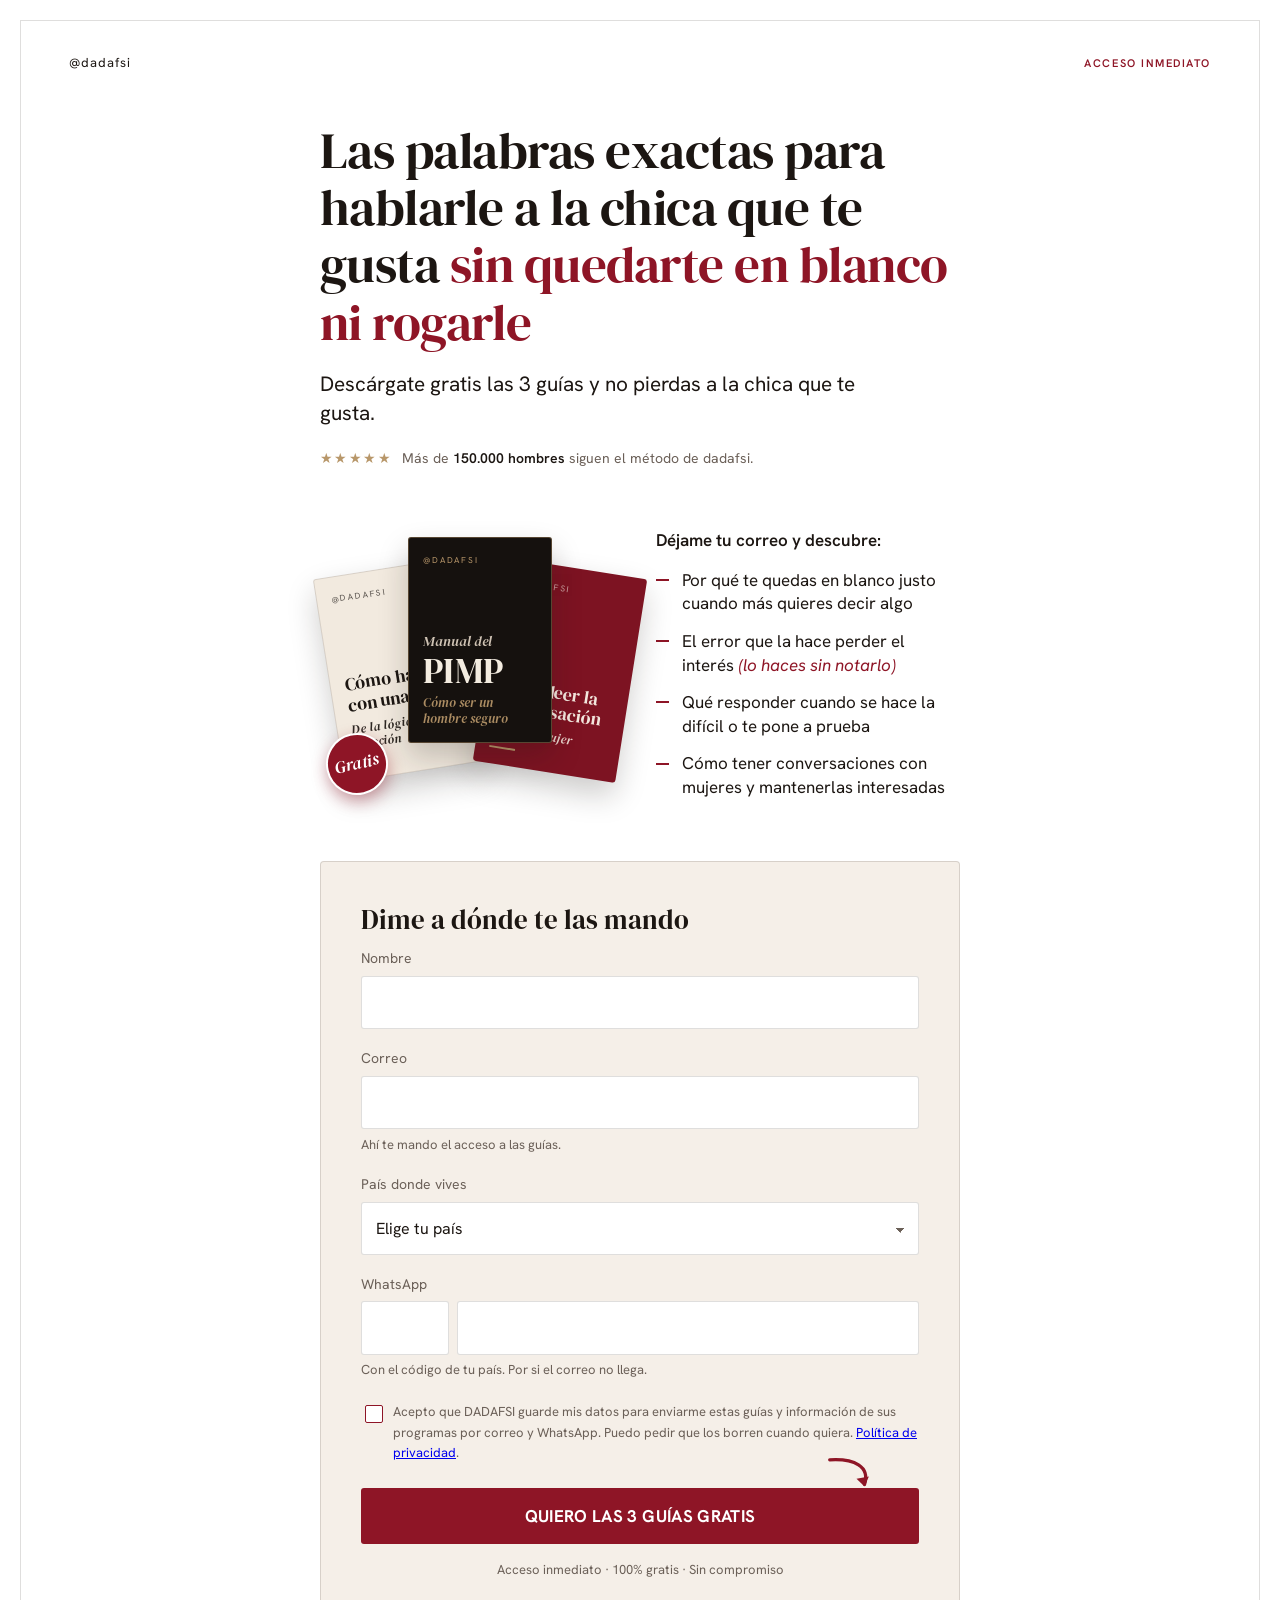
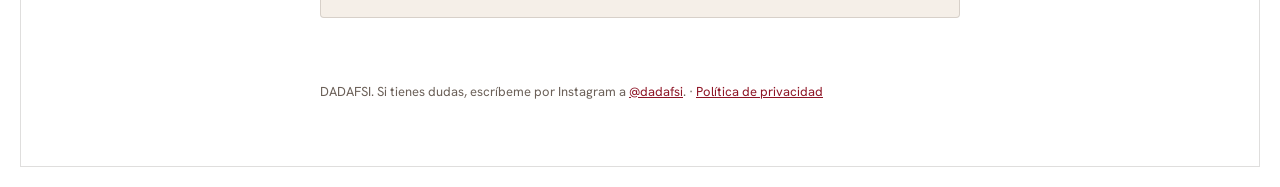
==== commit 21d28041: "Agrega política de privacidad y la enlaza en el formulario y el pie - privacidad.html (qué datos, pa" ====
--- a/index.html
+++ b/index.html
@@ -95,7 +95,7 @@
 
         <label class="acepto">
           <input id="acepto" type="checkbox" required>
-          <span>Acepto que DADAFSI guarde mis datos para enviarme estas guías y información de sus programas por correo y WhatsApp. Puedo pedir que los borren cuando quiera.</span>
+          <span>Acepto que DADAFSI guarde mis datos para enviarme estas guías y información de sus programas por correo y WhatsApp. Puedo pedir que los borren cuando quiera. <a href="/privacidad" target="_blank" rel="noopener">Política de privacidad</a>.</span>
         </label>
 
         <div class="cta-wrap">
@@ -112,7 +112,7 @@
   </main>
 
   <footer>
-    DADAFSI. Si tienes dudas, escríbeme por Instagram a <a href="https://instagram.com/dadafsi" rel="noopener">@dadafsi</a>.
+    DADAFSI. Si tienes dudas, escríbeme por Instagram a <a href="https://instagram.com/dadafsi" rel="noopener">@dadafsi</a>. · <a href="/privacidad" rel="noopener">Política de privacidad</a>
   </footer>
 </div>
 
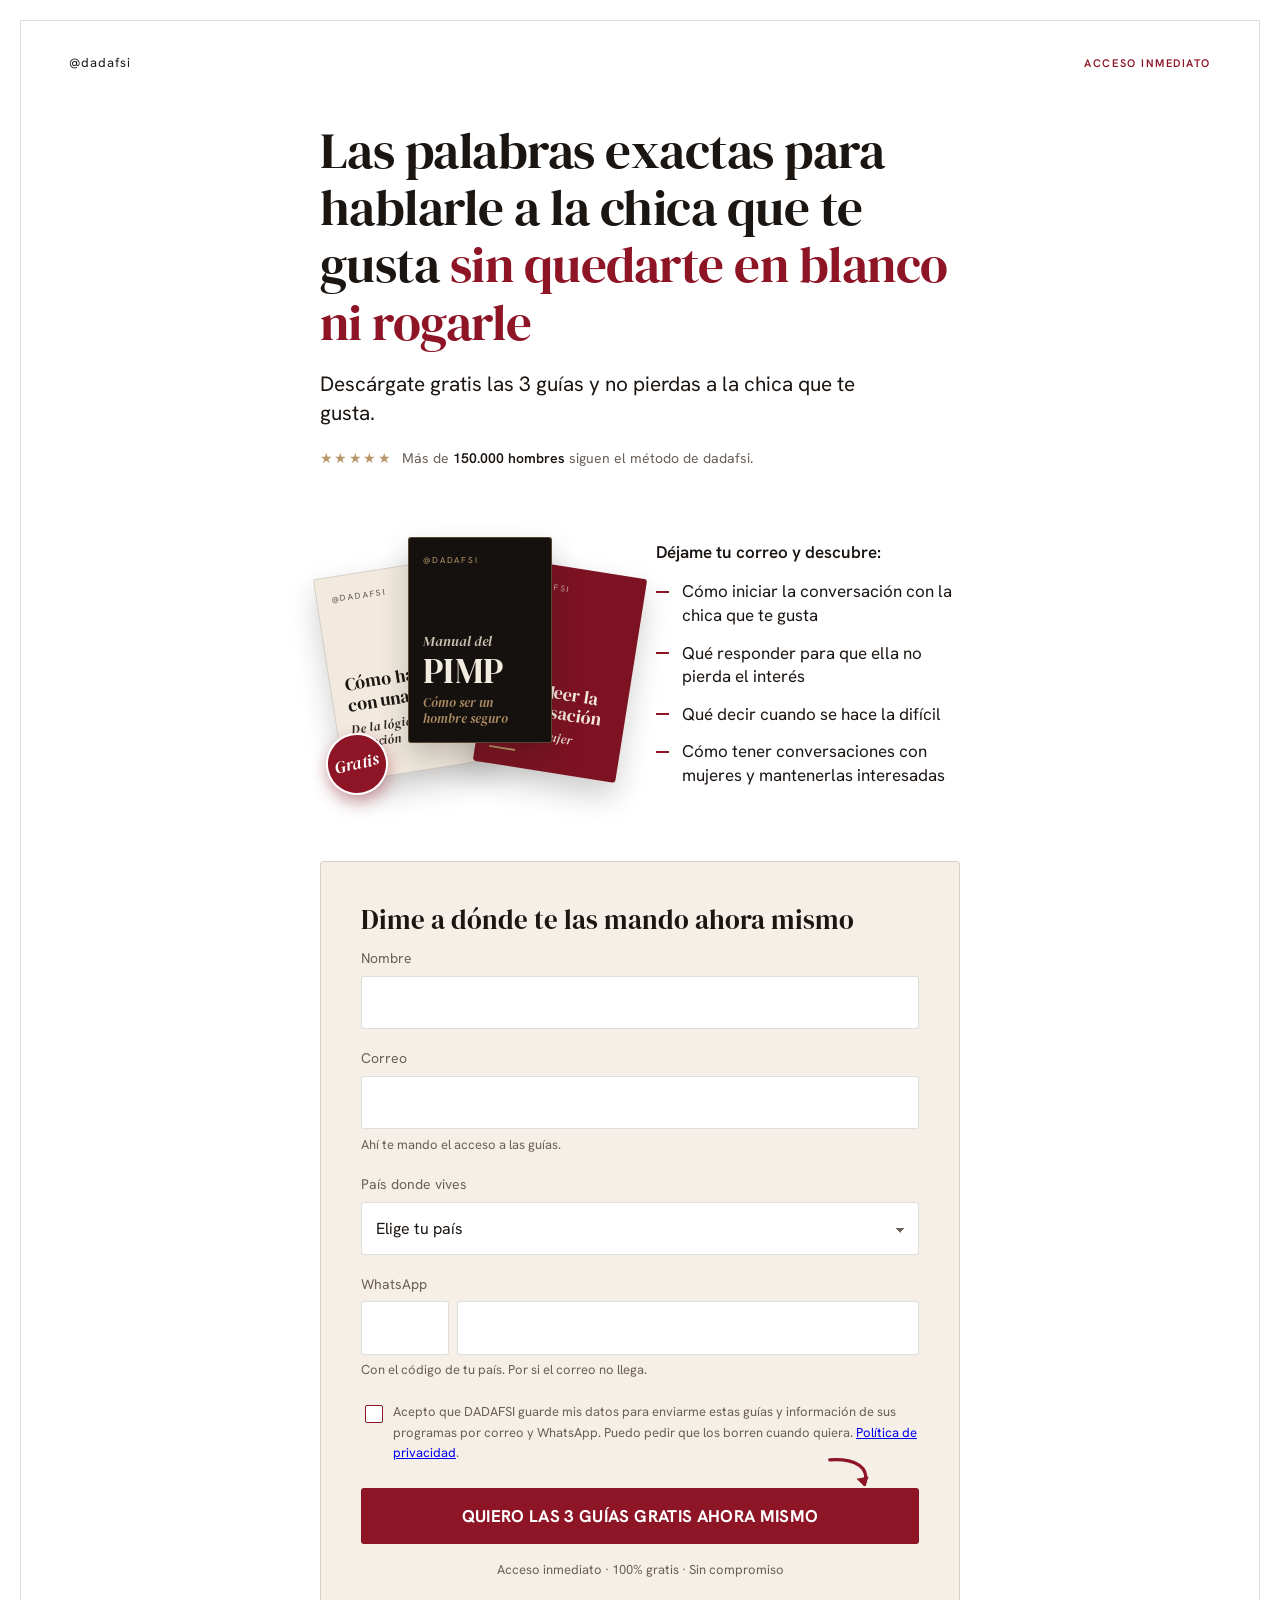
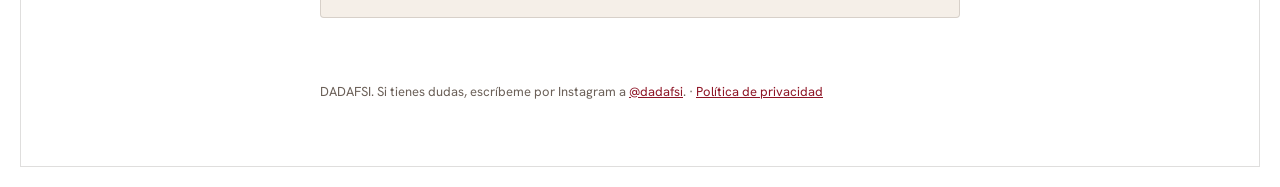
==== commit 546c5a17: "Landing: beneficios enfocados en el deseo + inmediatez en CTA - Viñetas nuevas (iniciar conversación" ====
--- a/index.html
+++ b/index.html
@@ -54,16 +54,16 @@
       <div class="promesa">
         <p class="promesa__intro">Déjame tu correo y descubre:</p>
         <ul class="bullets">
-          <li>Por qué te quedas en blanco justo cuando más quieres decir algo</li>
-          <li>El error que la hace perder el interés <em>(lo haces sin notarlo)</em></li>
-          <li>Qué responder cuando se hace la difícil o te pone a prueba</li>
+          <li>Cómo iniciar la conversación con la chica que te gusta</li>
+          <li>Qué responder para que ella no pierda el interés</li>
+          <li>Qué decir cuando se hace la difícil</li>
           <li>Cómo tener conversaciones con mujeres y mantenerlas interesadas</li>
         </ul>
       </div>
     </div>
 
     <section class="reserva" id="reserva" aria-labelledby="titulo-reserva">
-      <h2 id="titulo-reserva">Dime a dónde te las mando</h2>
+      <h2 id="titulo-reserva">Dime a dónde te las mando ahora mismo</h2>
 
       <form id="form" novalidate>
         <div class="campo">
@@ -103,7 +103,7 @@
             <path d="M12 7 C 46 5, 68 16, 60 41" stroke="#8E1526" stroke-width="4.5" fill="none" stroke-linecap="round"/>
             <path d="M60 44 L 49 33 L 66 30 Z" fill="#8E1526"/>
           </svg>
-          <button class="boton" id="enviar" type="submit">QUIERO LAS 3 GUÍAS GRATIS</button>
+          <button class="boton" id="enviar" type="submit">QUIERO LAS 3 GUÍAS GRATIS AHORA MISMO</button>
         </div>
         <p class="aviso" id="aviso" role="status" aria-live="polite"></p>
         <p class="cierre">Acceso inmediato · 100% gratis · Sin compromiso</p>
@@ -262,11 +262,12 @@
         window.recordarNombre(datos.nombre);
         // Meta: dejo datos validos. Este es el evento que optimiza la pauta.
         fbOnce('track', 'Lead', { content_name: '3_guias', value: 0, currency: 'USD' });
+        fbOnce('track', 'CompleteRegistration', { content_name: '3_guias', value: 0, currency: 'USD' });
         location.href = '/gracias';
       })
       .catch(function () {
         boton.disabled = false;
-        boton.textContent = 'QUIERO LAS 3 GUÍAS GRATIS';
+        boton.textContent = 'QUIERO LAS 3 GUÍAS GRATIS AHORA MISMO';
         aviso.className = 'aviso aviso--error';
         aviso.textContent = 'No se pudo guardar tus datos. Revisa tu conexión y vuelve a tocar el botón.';
       });
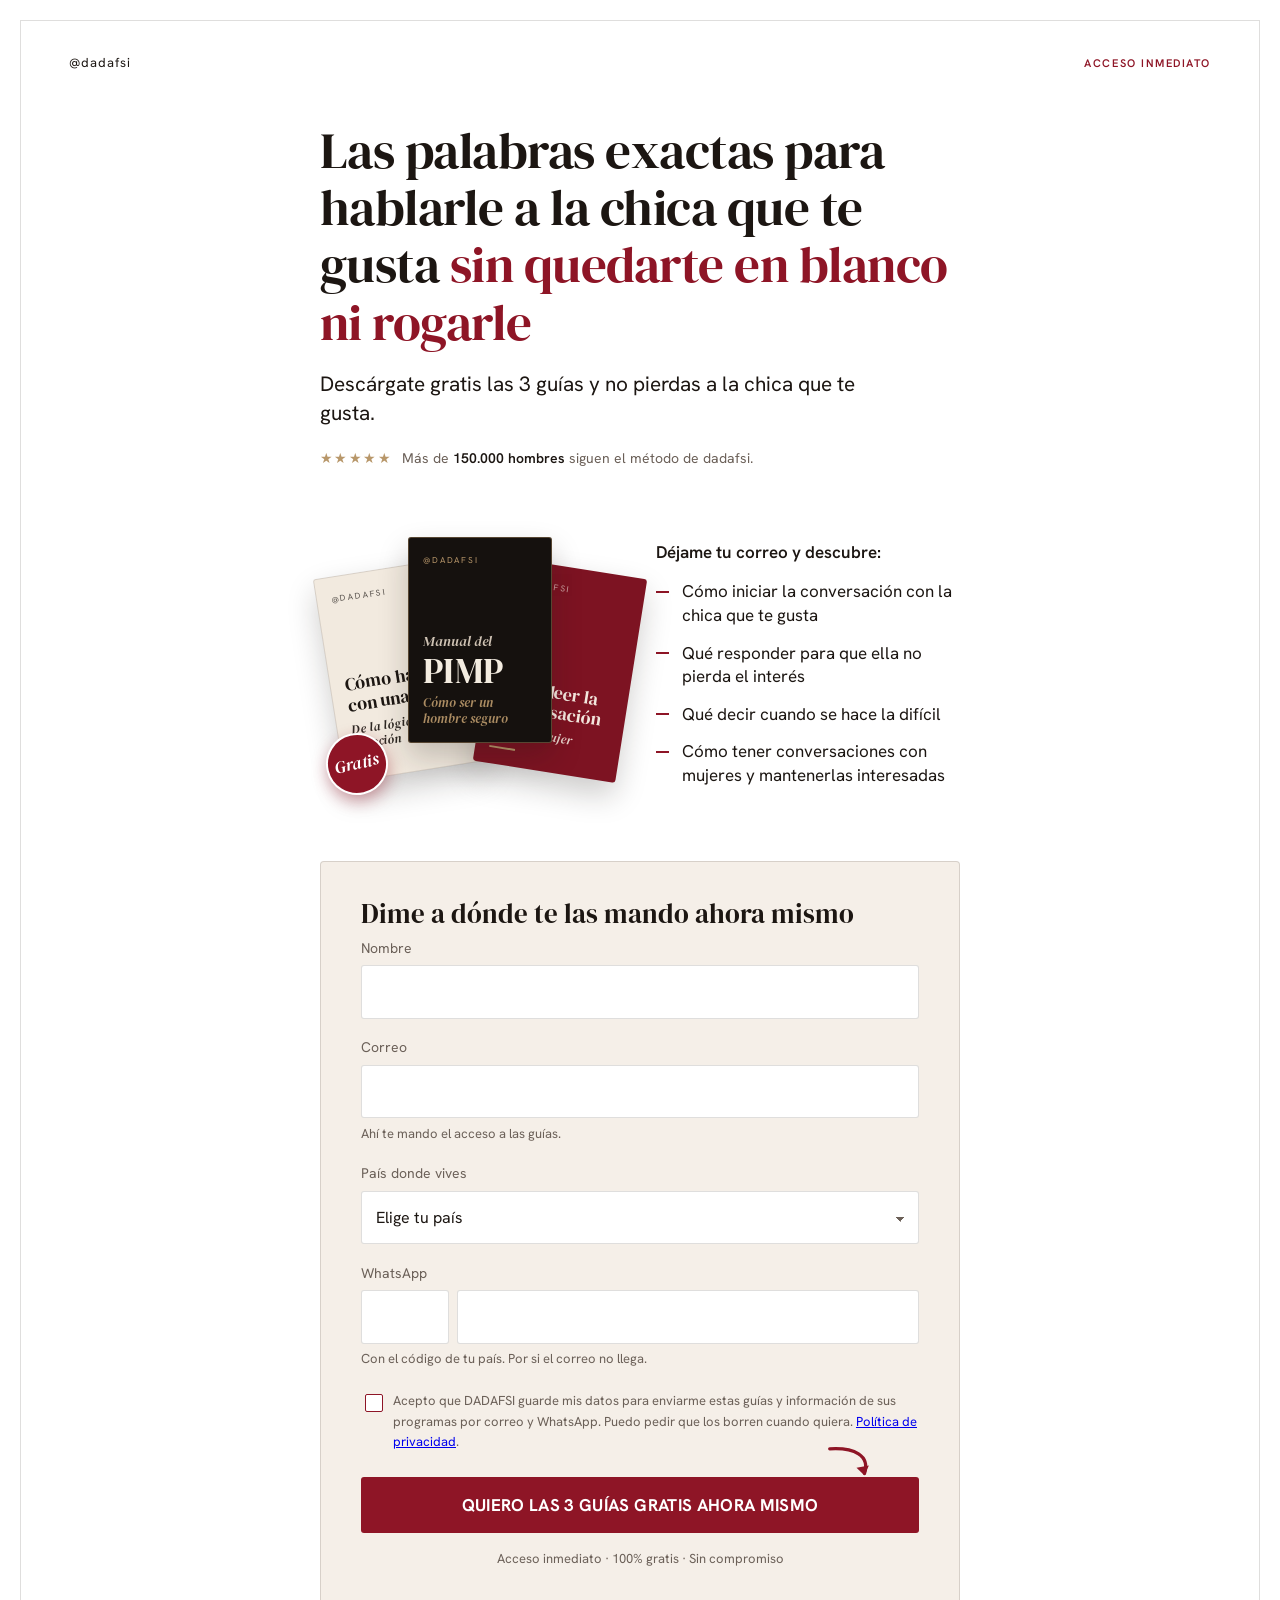
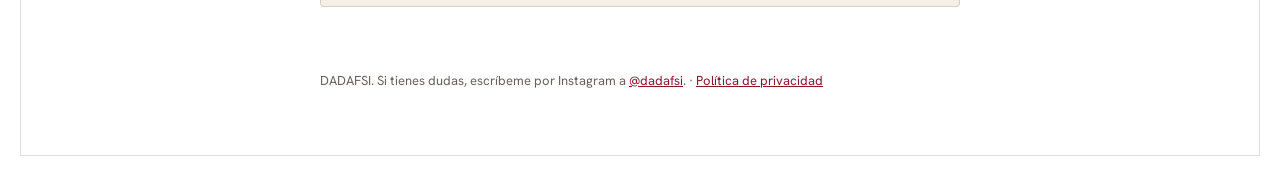
==== commit 283af11f: "Gracias: paso 2 de calificación con comentario → pestaña Testimonios Co-Authored-By: Claude Opus 5.5" ====
--- a/index.html
+++ b/index.html
@@ -260,6 +260,8 @@
       .then(function (d) {
         if (!d || !d.ok) throw new Error('respuesta');
         window.recordarNombre(datos.nombre);
+        window.recordarOrigen(datos.origen);
+        window.recordarLead(datos.correo, datos.pais);
         // Meta: dejo datos validos. Este es el evento que optimiza la pauta.
         fbOnce('track', 'Lead', { content_name: '3_guias', value: 0, currency: 'USD' });
         fbOnce('track', 'CompleteRegistration', { content_name: '3_guias', value: 0, currency: 'USD' });
--- a/assets/styles.css
+++ b/assets/styles.css
@@ -222,3 +222,48 @@
 
 footer { max-width: var(--col); margin: 4rem auto 0; font-size: 0.8125rem; color: var(--tinta2); }
 footer a { color: var(--acc); }
+
+/* ---------- Paso 2: calificación (página de gracias) ---------- */
+[hidden] { display: none !important; }
+h2 { font-family: var(--serif); font-weight: 400; font-size: 1.6rem; line-height: 1.2; margin: 2.75rem 0 1rem; }
+.califica {
+  background: var(--papel2);
+  border: 1px solid var(--linea);
+  border-radius: 18px;
+  padding: 1.5rem 1.25rem 1.75rem;
+  margin: 0 0 1rem;
+}
+.califica__estrellas { display: flex; justify-content: center; gap: 0.4rem; }
+.califica__estrella {
+  background: none; border: 0; padding: 0.15rem 0.2rem; cursor: pointer;
+  font-size: 2.6rem; line-height: 1; color: rgba(28, 22, 18, 0.16);
+  transition: color .15s ease, transform .15s ease;
+  -webkit-tap-highlight-color: transparent;
+}
+.califica__estrella.on { color: var(--oro); }
+.califica__estrella:active { transform: scale(.88); }
+.califica__estrellas--fijas { color: var(--oro); font-size: 2rem; letter-spacing: 0.15em; }
+.califica__ayuda { text-align: center; font-size: 0.875rem; color: var(--tinta2); margin: 0.6rem 0 0; }
+.califica__paso { display: none; margin-top: 1.25rem; }
+.califica__paso.abierto { display: block; animation: calAparece .3s ease; }
+@keyframes calAparece { from { opacity: 0; transform: translateY(6px); } to { opacity: 1; transform: none; } }
+.califica__q { display: block; font-family: var(--serif); font-style: italic; font-size: 1.3rem; line-height: 1.3; margin: 0 0 0.75rem; }
+.califica__gracias { text-align: center; }
+.califica__gracias .califica__q { margin-top: 0.75rem; }
+.califica__texto {
+  width: 100%; font: inherit; font-size: 1rem; color: var(--tinta);
+  background: #fff; border: 1px solid var(--linea); border-radius: 14px;
+  padding: 0.9rem 1rem; resize: vertical; min-height: 7rem;
+}
+.califica__texto:focus { outline: 2px solid var(--oro); outline-offset: 1px; }
+.califica .califica__datos input, .califica__opc { border-radius: 14px; }
+.califica__opciones { display: grid; gap: 0.5rem; margin: 1rem 0 0.75rem; }
+.califica__opc {
+  display: flex; align-items: center; gap: 0.7rem; cursor: pointer;
+  background: #fff; border: 1px solid var(--linea); padding: 0.75rem 1rem; font-size: 0.9375rem;
+}
+.califica__opc input { width: 1.1rem; height: 1.1rem; padding: 0; flex: none; accent-color: var(--acc); appearance: auto; -webkit-appearance: radio; }
+.califica__opc:has(input:checked) { border-color: var(--oro); background: #FBF6EE; }
+.califica__datos { display: grid; grid-template-columns: 1fr 6rem; gap: 0.5rem; }
+.califica__datos input:only-child, .califica__datos input[style*="none"] + input { grid-column: 1 / -1; }
+.califica__enviar { margin-top: 1.1rem; border-radius: 999px; }
